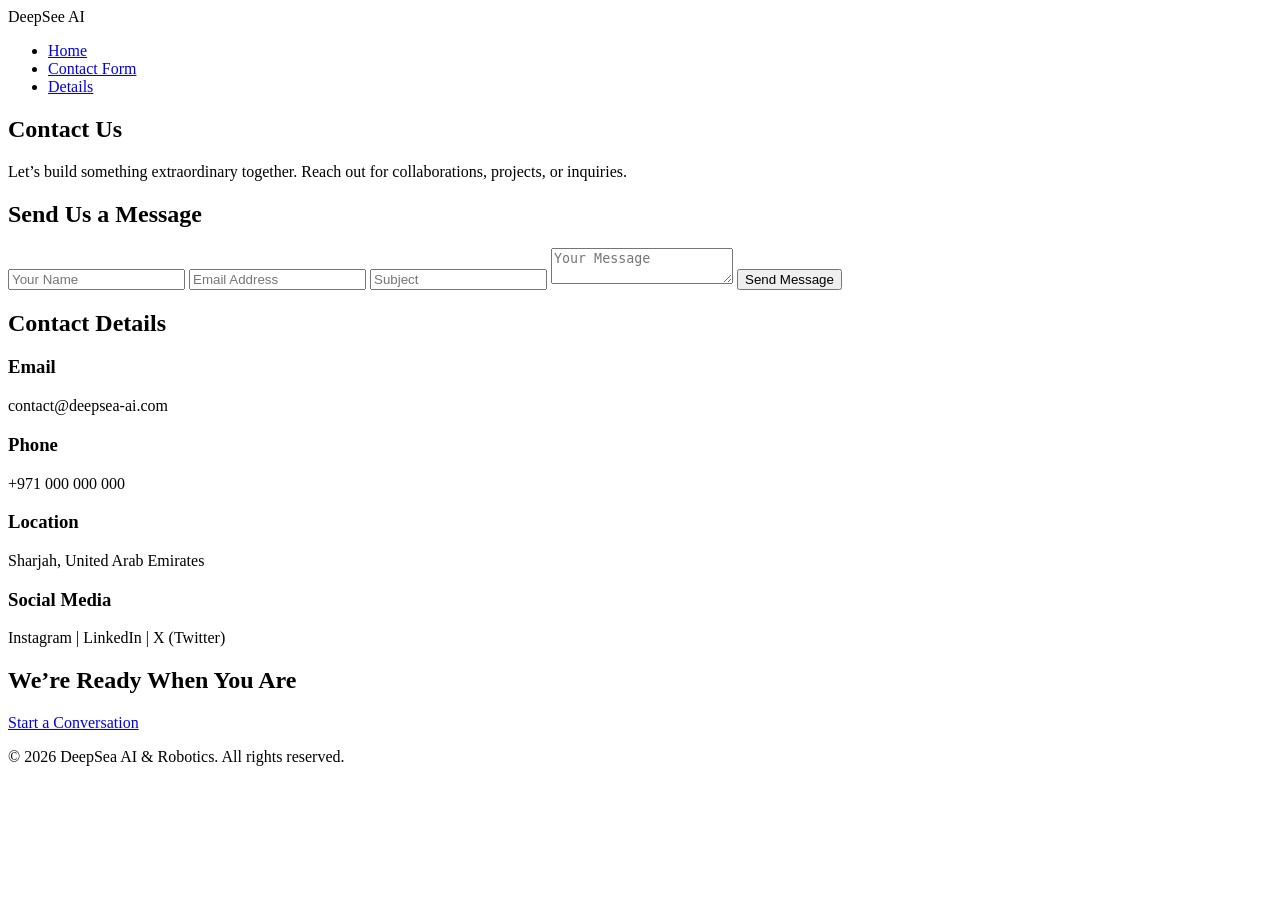
==== pages/contact.html @ ff684af1 "ALL HTML PAGES ARE NOW COMPLETE" ====
<!DOCTYPE html>
<html lang="en">
<head>
    <meta charset="UTF-8">
    <meta name="viewport" content="width=device-width, initial-scale=1.0">
    <title>DeepSea AI & Robotics | Contact</title>
    <link rel="stylesheet" href="/deep_see_web/css/global_styles.css">
</head>

<body>

    <!-- ============================
         NAVIGATION
    ============================= -->
    <header class="navbar">
        <div class="logo">DeepSee AI</div>
        <nav>
            <ul class="nav-links">
                <li><a href="/deep_see_web/index.html">Home</a></li>
                <li><a href="/deep_see_web/pages/contact.html#contact-form">Contact Form</a></li>
                <li><a href="/deep_see_web/pages/contact.html#details">Details</a></li>
            </ul>
        </nav>
    </header>


    <!-- ============================
         HERO / INTRO
    ============================= -->
    <section class="contact-hero">
        <div class="hero-content">
            <h1>Contact Us</h1>
            <p>Let’s build something extraordinary together. Reach out for collaborations, projects, or inquiries.</p>
        </div>
    </section>


    <!-- ============================
         CONTACT FORM
    ============================= -->
    <section id="contact-form" class="contact-section">
        <h2>Send Us a Message</h2>

        <form class="contact-form">
            <input type="text" name="name" placeholder="Your Name" required>

            <input type="email" name="email" placeholder="Email Address" required>

            <input type="text" name="subject" placeholder="Subject" required>

            <textarea name="message" placeholder="Your Message" required></textarea>

            <button type="submit">Send Message</button>
        </form>
    </section>


    <!-- ============================
         CONTACT DETAILS
    ============================= -->
    <section id="details" class="contact-details">
        <h2>Contact Details</h2>

        <div class="details-grid">

            <div class="detail-card">
                <h3>Email</h3>
                <p>contact@deepsea-ai.com</p>
            </div>

            <div class="detail-card">
                <h3>Phone</h3>
                <p>+971 000 000 000</p>
            </div>

            <div class="detail-card">
                <h3>Location</h3>
                <p>Sharjah, United Arab Emirates</p>
            </div>

            <div class="detail-card">
                <h3>Social Media</h3>
                <p>Instagram | LinkedIn | X (Twitter)</p>
            </div>

        </div>
    </section>


    <!-- ============================
         CTA
    ============================= -->
    <section class="cta">
        <h2>We’re Ready When You Are</h2>
        <a href="#contact-form" class="cta-btn">Start a Conversation</a>
    </section>


    <!-- ============================
         FOOTER
    ============================= -->
    <footer class="footer">
        <p>© 2026 DeepSea AI & Robotics. All rights reserved.</p>
    </footer>

</body>
</html>
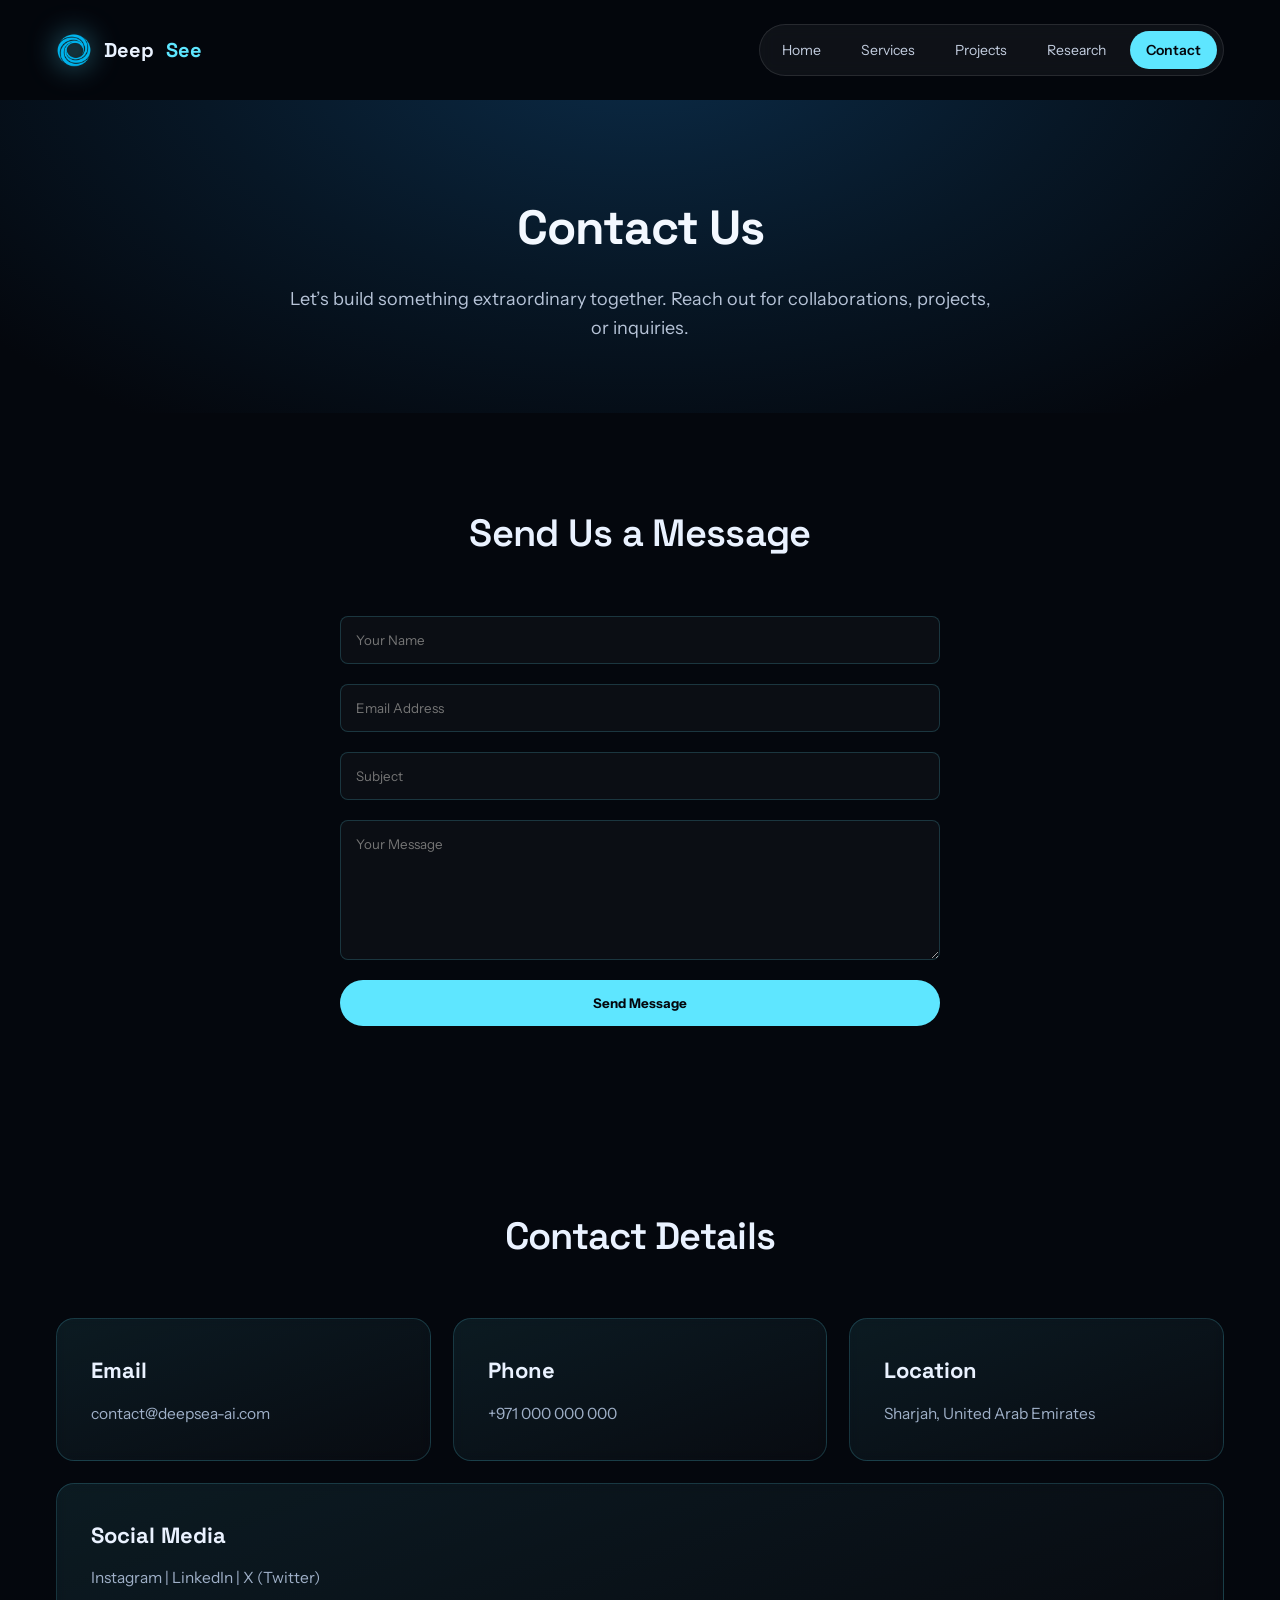
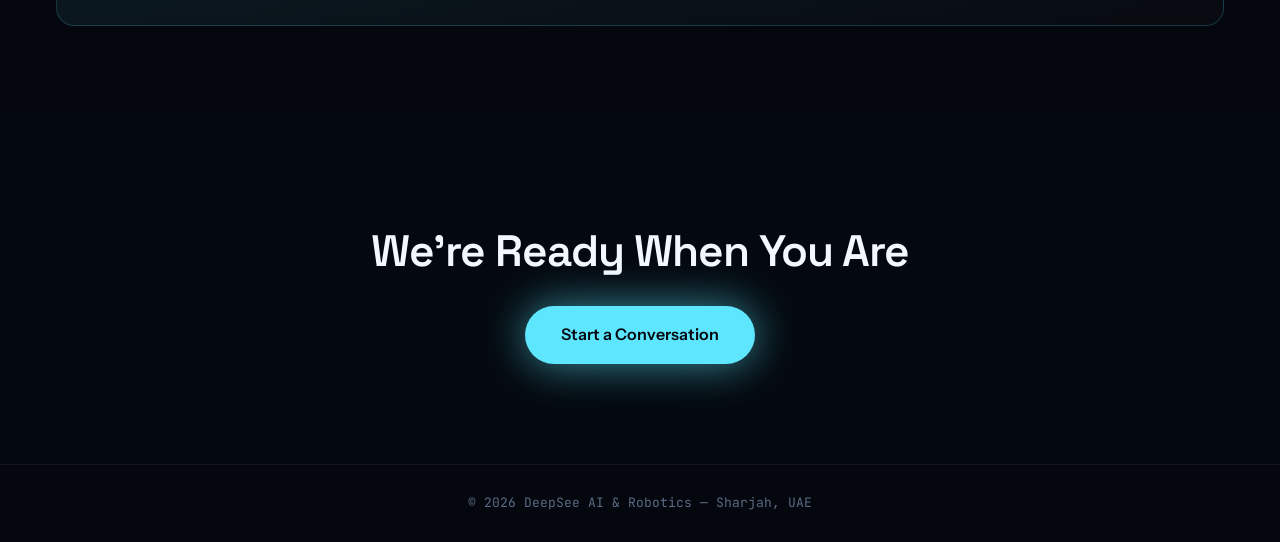
==== commit df8d3d64: "Starting Code Added" ====
--- a/pages/contact.html
+++ b/pages/contact.html
@@ -3,8 +3,11 @@
 <head>
     <meta charset="UTF-8">
     <meta name="viewport" content="width=device-width, initial-scale=1.0">
-    <title>DeepSea AI & Robotics | Contact</title>
-    <link rel="stylesheet" href="/deep_see_web/css/global_styles.css">
+    <title>Deep See AI & Robotics | Contact</title>
+    <link rel="preconnect" href="https://fonts.googleapis.com">
+    <link rel="preconnect" href="https://fonts.gstatic.com" crossorigin>
+    <link href="https://fonts.googleapis.com/css2?family=Space+Grotesk:wght@400;500;600;700&family=Instrument+Sans:wght@400;500;600&family=JetBrains+Mono:wght@400;500&display=swap" rel="stylesheet">
+    <link rel="stylesheet" href="../css/global_styles.css">
 </head>
 
 <body>
@@ -13,12 +16,17 @@
          NAVIGATION
     ============================= -->
     <header class="navbar">
-        <div class="logo">DeepSee AI</div>
+        <a href="../index.html" class="logo">
+            <img src="../assets/deepsee-mark.png" alt="Deep See logo">
+            Deep <span class="accent">See</span>
+        </a>
         <nav>
             <ul class="nav-links">
-                <li><a href="/deep_see_web/index.html">Home</a></li>
-                <li><a href="/deep_see_web/pages/contact.html#contact-form">Contact Form</a></li>
-                <li><a href="/deep_see_web/pages/contact.html#details">Details</a></li>
+                <li><a href="../index.html">Home</a></li>
+                <li><a href="services.html">Services</a></li>
+                <li><a href="projects.html">Projects</a></li>
+                <li><a href="research.html">Research</a></li>
+                <li><a href="contact.html" class="active">Contact</a></li>
             </ul>
         </nav>
     </header>
@@ -27,7 +35,7 @@
     <!-- ============================
          HERO / INTRO
     ============================= -->
-    <section class="contact-hero">
+    <section class="contact-hero page-hero">
         <div class="hero-content">
             <h1>Contact Us</h1>
             <p>Let’s build something extraordinary together. Reach out for collaborations, projects, or inquiries.</p>
@@ -100,7 +108,7 @@
          FOOTER
     ============================= -->
     <footer class="footer">
-        <p>© 2026 DeepSea AI & Robotics. All rights reserved.</p>
+        <p>© 2026 DeepSee AI &amp; Robotics — Sharjah, UAE</p>
     </footer>
 
 </body>
--- a/css/global_styles.css
+++ b/css/global_styles.css
@@ -0,0 +1,765 @@
+/* ============================
+   DESIGN TOKENS
+============================= */
+
+:root {
+    --bg-black: #04070d;
+    --bg-section: #04090f;
+    --bg-deep-1: #071726;
+    --bg-deep-2: #0b2b47;
+    --glass-fill: rgba(10, 25, 42, 0.72);
+
+    --accent: #5ee6ff;
+    --accent-bright: #8bf0ff;
+
+    --text-headline: #f3f8ff;
+    --text-high: #eaf2ff;
+    --text-body: #dfe7f2;
+    --text-badge: #d7e7f6;
+    --text-nav-inactive: #c3cee0;
+    --text-subpara: #b7c4d8;
+    --text-card: #9fb0c8;
+    --text-footer: #5b6b85;
+    --text-caption: #bfe9f5;
+
+    --border-accent: rgba(94, 230, 255, 0.18);
+
+    --font-display: 'Space Grotesk', sans-serif;
+    --font-body: 'Instrument Sans', sans-serif;
+    --font-mono: 'JetBrains Mono', monospace;
+}
+
+/* ============================
+   GLOBAL STYLES
+============================= */
+
+* {
+    margin: 0;
+    padding: 0;
+    box-sizing: border-box;
+}
+
+body {
+    background: var(--bg-black);
+    color: var(--text-body);
+    font-family: var(--font-body);
+    line-height: 1.6;
+}
+
+h1, h2, h3 {
+    font-family: var(--font-display);
+    font-weight: 700;
+    color: var(--text-high);
+}
+
+a {
+    text-decoration: none;
+}
+
+section {
+    padding: 90px 56px;
+}
+
+section > h2 {
+    text-align: center;
+    font-weight: 600;
+    font-size: 38px;
+    letter-spacing: -0.7px;
+    margin-bottom: 52px;
+}
+
+.section-note {
+    text-align: center;
+    color: var(--text-subpara);
+    font-size: 15px;
+    margin: -20px auto 40px;
+    max-width: 600px;
+}
+
+/* ============================
+   KEYFRAMES
+============================= */
+
+@keyframes rise {
+    0% { transform: translateY(0) scale(1); opacity: 0; }
+    10% { opacity: var(--o, 0.7); }
+    90% { opacity: var(--o, 0.7); }
+    100% { transform: translateY(-120px) scale(1.3); opacity: 0; }
+}
+
+@keyframes ping {
+    0% { transform: scale(0.4); opacity: 0.8; }
+    100% { transform: scale(2.6); opacity: 0; }
+}
+
+@keyframes glow {
+    0%, 100% { box-shadow: 0 0 0 rgba(94, 230, 255, 0); }
+    50% { box-shadow: 0 0 42px rgba(94, 230, 255, 0.28); }
+}
+
+@keyframes floatB {
+    0%, 100% { transform: translateY(0); }
+    50% { transform: translateY(-14px); }
+}
+
+@keyframes spin {
+    0% { transform: rotate(0deg); }
+    100% { transform: rotate(360deg); }
+}
+
+@keyframes spinrev {
+    0% { transform: rotate(0deg); }
+    100% { transform: rotate(-360deg); }
+}
+
+/* ============================
+   NAVBAR
+============================= */
+
+.navbar {
+    position: sticky;
+    top: 0;
+    z-index: 100;
+    width: 100%;
+    padding: 24px 56px;
+    display: flex;
+    justify-content: space-between;
+    align-items: center;
+    background: rgba(4, 7, 13, 0.65);
+    backdrop-filter: blur(10px);
+}
+
+.logo {
+    display: flex;
+    align-items: center;
+    gap: 12px;
+    font-family: var(--font-display);
+    font-weight: 700;
+    font-size: 20px;
+    color: var(--text-high);
+}
+
+.logo img {
+    width: 36px;
+    height: 36px;
+    object-fit: contain;
+    filter: drop-shadow(0 0 14px rgba(94, 230, 255, 0.7));
+}
+
+.logo .accent {
+    color: var(--accent);
+}
+
+.nav-links {
+    list-style: none;
+    display: flex;
+    flex-wrap: wrap;
+    gap: 8px;
+    align-items: center;
+    background: rgba(255, 255, 255, 0.05);
+    border: 1px solid rgba(255, 255, 255, 0.1);
+    padding: 6px;
+    border-radius: 999px;
+    backdrop-filter: blur(8px);
+}
+
+.nav-links a {
+    display: inline-block;
+    font-size: 14px;
+    color: var(--text-nav-inactive);
+    padding: 8px 16px;
+    border-radius: 999px;
+    transition: color 0.3s;
+}
+
+.nav-links a:hover {
+    color: var(--text-high);
+}
+
+.nav-links a.active {
+    background: var(--accent);
+    color: var(--bg-black);
+    font-weight: 600;
+}
+
+.nav-links a.active:hover {
+    color: var(--bg-black);
+}
+
+/* ============================
+   BUTTONS
+============================= */
+
+.cta-btn {
+    display: inline-block;
+    background: var(--accent);
+    color: var(--bg-black);
+    font-weight: 600;
+    padding: 15px 32px;
+    border-radius: 999px;
+    font-size: 16px;
+    box-shadow: 0 0 40px rgba(94, 230, 255, 0.55);
+    transition: box-shadow 0.3s, transform 0.3s;
+}
+
+.cta-btn:hover {
+    box-shadow: 0 0 56px rgba(94, 230, 255, 0.7);
+    transform: translateY(-2px);
+}
+
+.btn-secondary {
+    display: inline-block;
+    color: var(--text-high);
+    font-weight: 500;
+    font-size: 16px;
+    padding: 15px 28px;
+    border-radius: 999px;
+    border: 1px solid rgba(255, 255, 255, 0.18);
+    background: rgba(255, 255, 255, 0.04);
+    transition: border-color 0.3s;
+}
+
+.btn-secondary:hover {
+    border-color: rgba(94, 230, 255, 0.4);
+}
+
+/* ============================
+   HOME HERO (bioluminescent)
+============================= */
+
+.hero-bio {
+    position: relative;
+    overflow: hidden;
+    background: radial-gradient(1200px 700px at 50% -10%, var(--bg-deep-2) 0%, var(--bg-deep-1) 40%, var(--bg-black) 80%);
+}
+
+.particles {
+    position: absolute;
+    inset: 0;
+    pointer-events: none;
+}
+
+.particle {
+    position: absolute;
+    border-radius: 50%;
+    background: var(--accent-bright);
+    box-shadow: 0 0 12px var(--accent);
+    animation-name: rise;
+    animation-timing-function: linear;
+    animation-iteration-count: infinite;
+}
+
+.hero-bio-content {
+    position: relative;
+    z-index: 10;
+    padding: 70px 56px 110px;
+    display: flex;
+    flex-direction: column;
+    align-items: center;
+    text-align: center;
+}
+
+.eyebrow {
+    font-family: var(--font-mono);
+    font-size: 13px;
+    letter-spacing: 3px;
+    text-transform: uppercase;
+    color: var(--accent);
+    margin-bottom: 22px;
+}
+
+.hero-bio h1 {
+    font-size: 64px;
+    line-height: 1.05;
+    letter-spacing: -1.4px;
+    color: var(--text-headline);
+    max-width: 840px;
+    text-wrap: balance;
+    margin-bottom: 24px;
+}
+
+.hero-bio p {
+    font-family: var(--font-body);
+    font-size: 19px;
+    line-height: 1.6;
+    color: var(--text-subpara);
+    max-width: 600px;
+    margin-bottom: 38px;
+}
+
+.hero-actions {
+    display: flex;
+    flex-wrap: wrap;
+    justify-content: center;
+    gap: 16px;
+}
+
+/* ============================
+   ORBITING CAPABILITY SYSTEM
+============================= */
+
+.orbit {
+    position: relative;
+    width: 520px;
+    height: 520px;
+    max-width: 100%;
+    margin: 0 auto 44px;
+    animation: floatB 6s ease-in-out infinite;
+}
+
+.orbit-ring {
+    position: absolute;
+    top: 50%;
+    left: 50%;
+    width: 440px;
+    height: 440px;
+    transform: translate(-50%, -50%);
+    border-radius: 50%;
+    border: 1px dashed rgba(94, 230, 255, 0.16);
+}
+
+.orbit-center {
+    position: absolute;
+    top: 50%;
+    left: 50%;
+    width: 120px;
+    height: 120px;
+    transform: translate(-50%, -50%);
+    display: flex;
+    align-items: center;
+    justify-content: center;
+}
+
+.orbit-center img {
+    position: relative;
+    z-index: 1;
+    width: 104px;
+    height: 104px;
+    object-fit: contain;
+    filter: drop-shadow(0 0 34px rgba(94, 230, 255, 0.85));
+}
+
+.orbit-ping {
+    position: absolute;
+    width: 104px;
+    height: 104px;
+    border-radius: 50%;
+    border: 1px solid rgba(94, 230, 255, 0.6);
+    animation: ping 3.4s ease-out infinite;
+}
+
+.orbit-ping.delay {
+    animation-delay: 1.7s;
+}
+
+.orbit-spin {
+    position: absolute;
+    inset: 0;
+    animation: spin 42s linear infinite;
+}
+
+.orbit-badge-pos {
+    position: absolute;
+    top: 50%;
+    left: 50%;
+    margin: -30px 0 0 -30px;
+}
+
+.orbit-badge-pos[data-angle="-90"] { transform: rotate(-90deg) translate(220px) rotate(90deg); }
+.orbit-badge-pos[data-angle="0"]   { transform: rotate(0deg) translate(220px) rotate(0deg); }
+.orbit-badge-pos[data-angle="90"]  { transform: rotate(90deg) translate(220px) rotate(-90deg); }
+.orbit-badge-pos[data-angle="180"] { transform: rotate(180deg) translate(220px) rotate(-180deg); }
+
+.orbit-badge {
+    animation: spinrev 42s linear infinite;
+    display: flex;
+    flex-direction: column;
+    align-items: center;
+    gap: 8px;
+}
+
+.orbit-badge-icon {
+    width: 60px;
+    height: 60px;
+    border-radius: 16px;
+    background: var(--glass-fill);
+    border: 1px solid rgba(94, 230, 255, 0.34);
+    backdrop-filter: blur(6px);
+    display: flex;
+    align-items: center;
+    justify-content: center;
+    box-shadow: 0 10px 34px rgba(0, 0, 0, 0.45), 0 0 26px rgba(94, 230, 255, 0.18);
+}
+
+.orbit-badge-label {
+    font-family: var(--font-mono);
+    font-size: 10.5px;
+    letter-spacing: 0.3px;
+    color: var(--text-badge);
+    text-shadow: 0 1px 7px rgba(0, 10, 20, 0.75);
+    white-space: nowrap;
+}
+
+/* ============================
+   GLASS CARDS
+   (services, projects list-pages, research, contact details)
+============================= */
+
+.service-card,
+.research-card,
+.detail-card {
+    background: linear-gradient(160deg, rgba(94, 230, 255, 0.09), rgba(255, 255, 255, 0.02));
+    border: 1px solid var(--border-accent);
+    border-radius: 18px;
+    padding: 34px;
+    backdrop-filter: blur(6px);
+    animation: glow 5s ease-in-out infinite;
+    transition: transform 0.3s, border-color 0.3s;
+}
+
+.service-card:hover,
+.research-card:hover,
+.detail-card:hover {
+    border-color: rgba(94, 230, 255, 0.4);
+    transform: translateY(-4px);
+}
+
+.service-card h3,
+.research-card h3,
+.detail-card h3 {
+    font-size: 22px;
+    margin-bottom: 12px;
+}
+
+.service-card p,
+.research-card p,
+.detail-card p {
+    font-size: 15.5px;
+    line-height: 1.65;
+    color: var(--text-card);
+}
+
+.service-head {
+    display: flex;
+    align-items: center;
+    gap: 14px;
+    margin-bottom: 16px;
+}
+
+.service-head h3 {
+    margin-bottom: 0;
+}
+
+.service-chip {
+    flex-shrink: 0;
+    width: 40px;
+    height: 40px;
+    border-radius: 12px;
+    background: rgba(94, 230, 255, 0.14);
+    border: 1px solid rgba(94, 230, 255, 0.3);
+    display: flex;
+    align-items: center;
+    justify-content: center;
+    font-family: var(--font-mono);
+    font-size: 14px;
+    color: var(--accent);
+}
+
+.service-grid,
+.research-grid,
+.details-grid {
+    display: flex;
+    flex-wrap: wrap;
+    gap: 22px;
+}
+
+.service-grid > *,
+.research-grid > *,
+.details-grid > * {
+    flex: 1 1 300px;
+}
+
+.service-grid > * {
+    flex-basis: 460px;
+}
+
+/* ============================
+   SERVICES / PROJECTS SECTIONS (home)
+============================= */
+
+.services {
+    background: var(--bg-section);
+}
+
+.projects {
+    background: radial-gradient(900px 500px at 50% 120%, var(--bg-deep-2), var(--bg-section));
+}
+
+.project-grid {
+    display: grid;
+    grid-template-columns: repeat(3, 1fr);
+    gap: 22px;
+}
+
+.project-card {
+    border-radius: 18px;
+    overflow: hidden;
+    border: 1px solid rgba(94, 230, 255, 0.16);
+    background: rgba(255, 255, 255, 0.03);
+    backdrop-filter: blur(6px);
+    transition: transform 0.3s, border-color 0.3s;
+}
+
+.project-card:hover {
+    border-color: rgba(94, 230, 255, 0.4);
+    transform: translateY(-5px);
+}
+
+.project-img {
+    position: relative;
+    height: 170px;
+    background: radial-gradient(circle at 50% 40%, rgba(94, 230, 255, 0.28), rgba(11, 43, 71, 0.6));
+    display: flex;
+    align-items: center;
+    justify-content: center;
+}
+
+.project-img .ring {
+    width: 56px;
+    height: 56px;
+    border-radius: 50%;
+    border: 1px solid rgba(255, 255, 255, 0.4);
+    box-shadow: 0 0 30px rgba(94, 230, 255, 0.5);
+}
+
+.project-img .caption {
+    position: absolute;
+    bottom: 12px;
+    left: 14px;
+    font-family: var(--font-mono);
+    font-size: 11px;
+    color: var(--text-caption);
+}
+
+.project-body {
+    padding: 24px;
+}
+
+.project-tag {
+    font-family: var(--font-mono);
+    font-size: 11px;
+    color: var(--accent);
+    letter-spacing: 1px;
+}
+
+.project-card h3 {
+    font-size: 20px;
+    margin: 10px 0 8px;
+}
+
+.project-card p {
+    font-size: 14.5px;
+    line-height: 1.6;
+    color: var(--text-card);
+}
+
+/* ============================
+   PAGE HERO (subpages)
+============================= */
+
+.page-hero {
+    position: relative;
+    overflow: hidden;
+    text-align: center;
+    padding: 90px 56px 70px;
+    background: radial-gradient(1000px 550px at 50% -20%, var(--bg-deep-2) 0%, var(--bg-deep-1) 45%, var(--bg-black) 85%);
+}
+
+.page-hero .hero-content {
+    position: relative;
+    z-index: 1;
+    max-width: 720px;
+    margin: 0 auto;
+}
+
+.page-hero h1 {
+    font-size: 48px;
+    letter-spacing: -1px;
+    color: var(--text-headline);
+    margin-bottom: 18px;
+}
+
+.page-hero p {
+    font-family: var(--font-body);
+    font-size: 18px;
+    line-height: 1.6;
+    color: var(--text-subpara);
+}
+
+/* ============================
+   CTA SECTION
+============================= */
+
+.cta {
+    position: relative;
+    text-align: center;
+    background: var(--bg-section);
+    padding: 100px 56px;
+    overflow: hidden;
+}
+
+.cta-ring {
+    position: absolute;
+    top: 50%;
+    left: 50%;
+    border-radius: 50%;
+    transform: translate(-50%, -50%);
+    border: 1px solid rgba(94, 230, 255, 0.15);
+}
+
+.cta-ring.small {
+    width: 400px;
+    height: 400px;
+    border-color: rgba(94, 230, 255, 0.12);
+}
+
+.cta-ring.large {
+    width: 600px;
+    height: 600px;
+}
+
+.cta h2 {
+    position: relative;
+    font-size: 44px;
+    letter-spacing: -1px;
+    color: var(--text-headline);
+    margin-bottom: 20px;
+}
+
+.cta p {
+    position: relative;
+    font-size: 18px;
+    color: var(--text-subpara);
+    margin-bottom: 34px;
+    max-width: 560px;
+    margin-left: auto;
+    margin-right: auto;
+}
+
+.cta .cta-btn {
+    position: relative;
+    padding: 16px 36px;
+    box-shadow: 0 0 44px rgba(94, 230, 255, 0.6);
+}
+
+/* ============================
+   CONTACT FORM
+============================= */
+
+.contact-form {
+    max-width: 600px;
+    margin: auto;
+    display: flex;
+    flex-direction: column;
+    gap: 20px;
+}
+
+.contact-form input,
+.contact-form textarea {
+    width: 100%;
+    padding: 15px;
+    background: rgba(255, 255, 255, 0.03);
+    border: 1px solid var(--border-accent);
+    border-radius: 8px;
+    color: var(--text-body);
+    font-family: var(--font-body);
+}
+
+.contact-form textarea {
+    min-height: 140px;
+    resize: vertical;
+}
+
+.contact-form button {
+    padding: 15px;
+    background: var(--accent);
+    color: var(--bg-black);
+    border: none;
+    border-radius: 999px;
+    font-family: var(--font-body);
+    font-weight: 700;
+    cursor: pointer;
+    transition: box-shadow 0.3s;
+}
+
+.contact-form button:hover {
+    box-shadow: 0 0 40px rgba(94, 230, 255, 0.5);
+}
+
+/* ============================
+   FOOTER
+============================= */
+
+.footer {
+    text-align: center;
+    padding: 28px 56px;
+    background: var(--bg-black);
+    border-top: 1px solid rgba(255, 255, 255, 0.06);
+    font-family: var(--font-mono);
+    font-size: 13px;
+    color: var(--text-footer);
+}
+
+/* ============================
+   RESPONSIVE
+============================= */
+
+@media (max-width: 900px) {
+    .hero-bio h1 {
+        font-size: 40px;
+    }
+
+    .orbit {
+        transform: scale(0.62);
+        margin-bottom: 0;
+    }
+
+    .project-grid {
+        grid-template-columns: 1fr;
+    }
+
+    .navbar {
+        padding: 16px 24px;
+        flex-wrap: wrap;
+        gap: 12px;
+        justify-content: center;
+    }
+
+    section {
+        padding: 56px 24px;
+    }
+
+    .cta,
+    .hero-bio-content,
+    .page-hero {
+        padding-left: 24px;
+        padding-right: 24px;
+    }
+}
+
+/* ============================
+   REDUCED MOTION
+============================= */
+
+@media (prefers-reduced-motion: reduce) {
+    .particle,
+    .orbit,
+    .orbit-spin,
+    .orbit-badge,
+    .orbit-ping,
+    .service-card,
+    .research-card,
+    .detail-card {
+        animation: none !important;
+    }
+}
